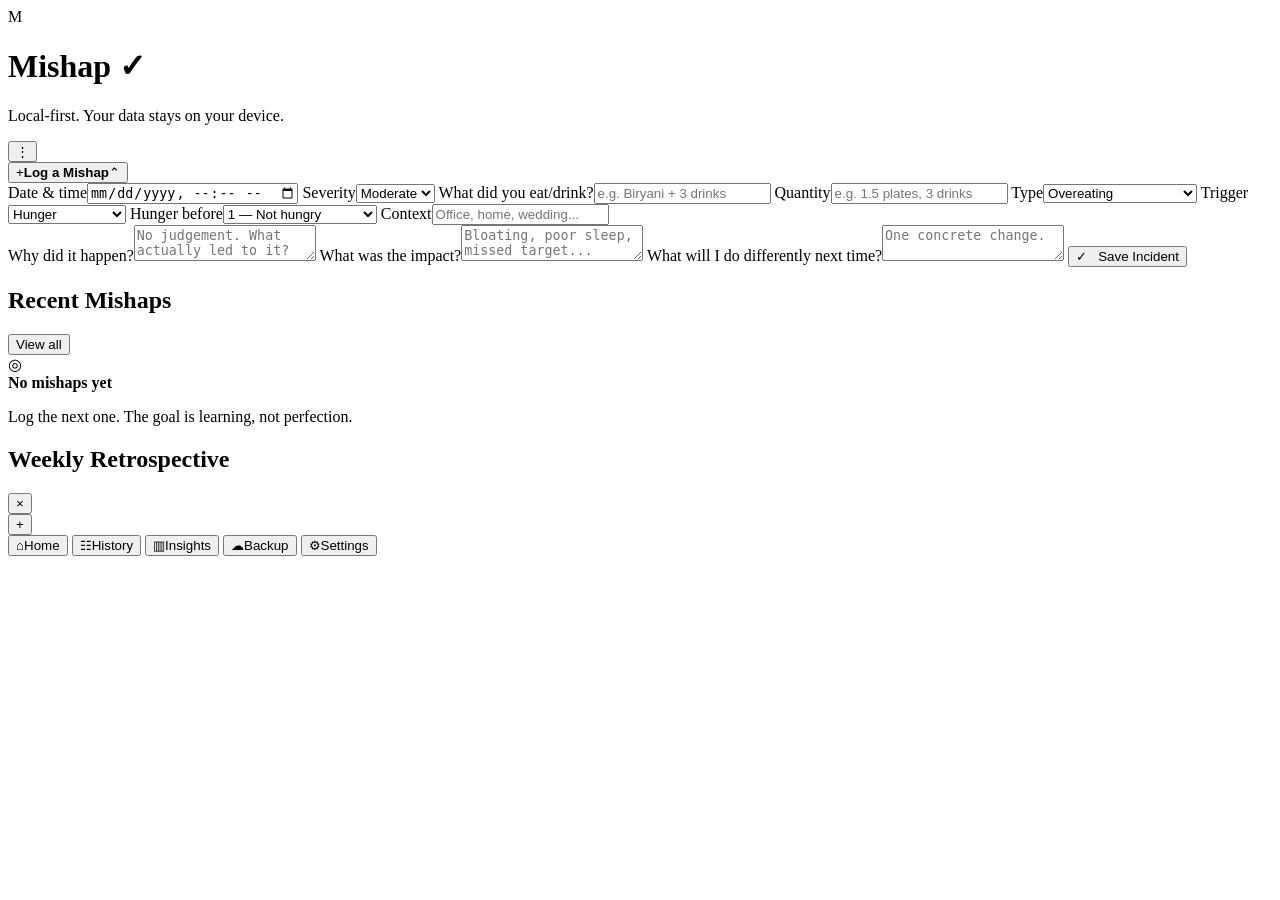
==== mishap/index.html @ 27fb7fb8 "Add Mishap PWA" ====
<!doctype html>
<html lang="en">
<head>
<meta charset="utf-8">
<meta name="viewport" content="width=device-width,initial-scale=1,viewport-fit=cover">
<meta name="theme-color" content="#ffffff">
<link rel="manifest" href="manifest.json">
<link rel="stylesheet" href="styles.css">
<title>Mishap</title>
</head>
<body>
<div class="app">
  <header class="header">
    <div class="brand">
      <div class="logo">M</div>
      <div><h1>Mishap <span class="shield">✓</span></h1><p>Local-first. Your data stays on your device.</p></div>
    </div>
    <button class="more" id="moreBtn">⋮</button>
  </header>
  <main>
    <section class="stats" id="stats"></section>
    <section class="log-card">
      <button class="log-title" id="toggleForm"><span class="plus">+</span><strong>Log a Mishap</strong><span class="chevron" id="formChevron">⌃</span></button>
      <form id="mishapForm">
        <div class="field-grid">
          <label class="field"><span>Date & time</span><input id="date" type="datetime-local" required></label>
          <label class="field"><span>Severity</span><select id="severity"><option>Minor</option><option selected>Moderate</option><option>Major</option></select></label>
          <label class="field"><span>What did you eat/drink?</span><input id="food" placeholder="e.g. Biryani + 3 drinks" required></label>
          <label class="field"><span>Quantity</span><input id="quantity" placeholder="e.g. 1.5 plates, 3 drinks"></label>
          <label class="field"><span>Type</span><select id="type"><option>Overeating</option><option>Alcohol</option><option>Junk food</option><option>Late-night eating</option><option>Snacking</option><option>Sugary drink</option><option>Skipped planned meal</option><option>Other</option></select></label>
          <label class="field"><span>Trigger</span><select id="trigger"><option>Hunger</option><option>Social event</option><option>Alcohol</option><option>Craving</option><option>Poor planning</option><option>Stress</option><option>Poor sleep</option><option>Food availability</option><option>Boredom</option><option>Other</option></select></label>
          <label class="field"><span>Hunger before</span><select id="hunger"><option>1 — Not hungry</option><option>2</option><option>3</option><option>4 — Hungry</option><option>5 — Extremely hungry</option></select></label>
          <label class="field"><span>Context</span><input id="context" placeholder="Office, home, wedding..."></label>
        </div>
        <label class="long-field"><span>Why did it happen?</span><textarea id="why" maxlength="300" placeholder="No judgement. What actually led to it?"></textarea></label>
        <label class="long-field"><span>What was the impact?</span><textarea id="impact" maxlength="300" placeholder="Bloating, poor sleep, missed target..."></textarea></label>
        <label class="long-field"><span>What will I do differently next time?</span><textarea id="next" maxlength="300" placeholder="One concrete change."></textarea></label>
        <button class="save" type="submit">✓ &nbsp; Save Incident</button>
      </form>
    </section>
    <section class="recent-head"><h2>Recent Mishaps</h2><button id="viewAll">View all</button></section>
    <section id="incidentList" class="incidents"></section>
    <section id="empty" class="empty hidden"><div>◎</div><strong>No mishaps yet</strong><p>Log the next one. The goal is learning, not perfection.</p></section>
    <section class="retro hidden" id="retro"><div class="retro-head"><h2>Weekly Retrospective</h2><button id="closeRetro">×</button></div><div id="retroContent"></div></section>
  </main>
  <button class="fab" id="fab">+</button>
  <nav class="nav">
    <button class="active" data-tab="home">⌂<span>Home</span></button>
    <button data-tab="history">☷<span>History</span></button>
    <button data-tab="insights">▥<span>Insights</span></button>
    <button data-tab="backup">☁<span>Backup</span></button>
    <button data-tab="settings">⚙<span>Settings</span></button>
  </nav>
</div>
<script src="app.js"></script>
</body>
</html>
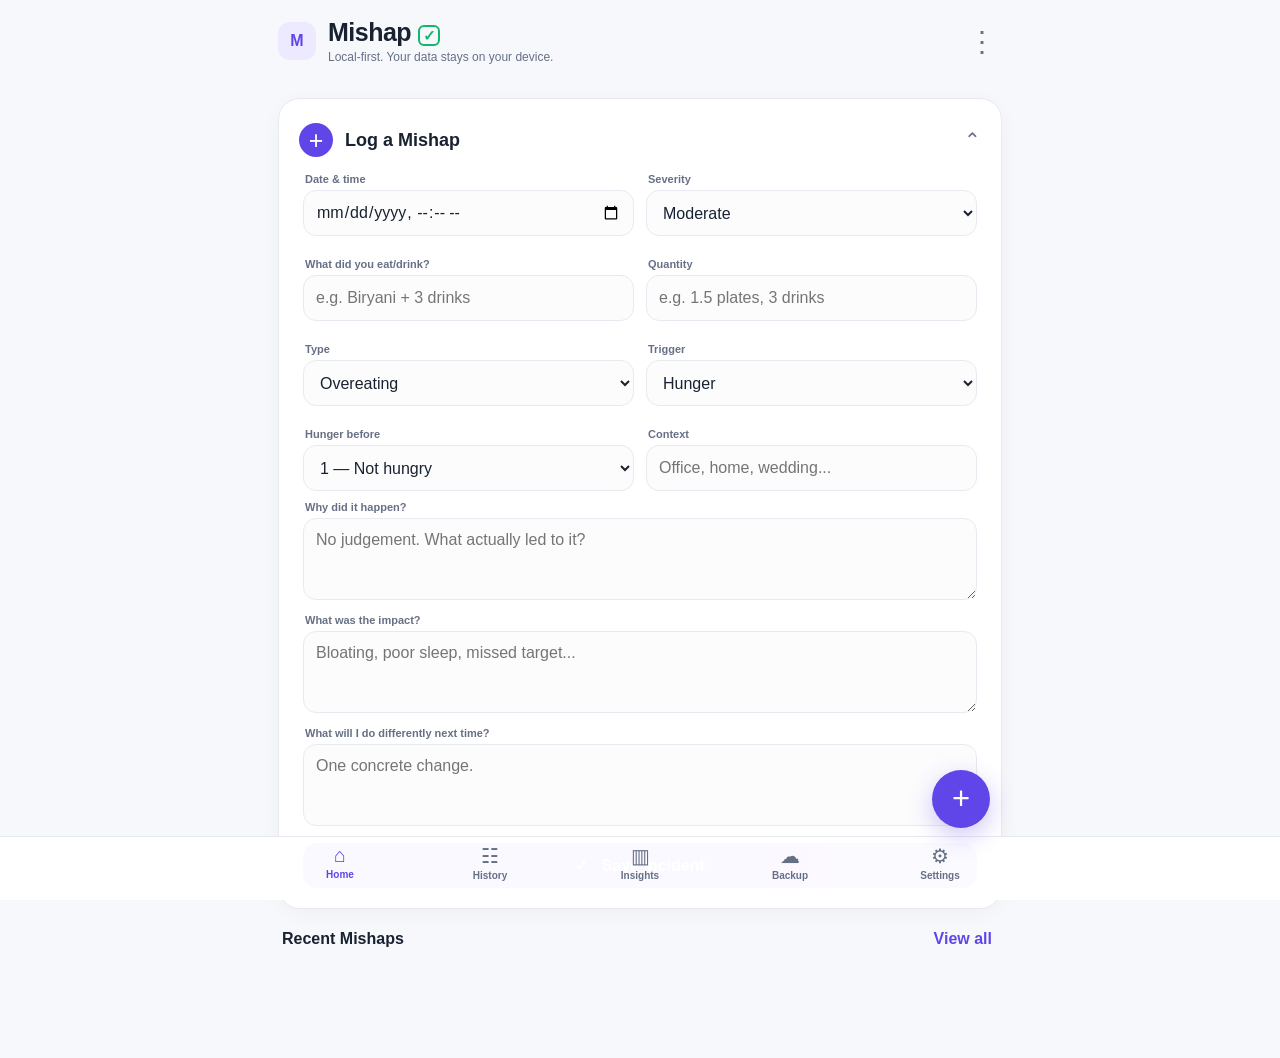
==== commit 366d8258: "Add working Mishap tabs" ====
--- a/mishap/index.html
+++ b/mishap/index.html
@@ -1,57 +1 @@
-<!doctype html>
-<html lang="en">
-<head>
-<meta charset="utf-8">
-<meta name="viewport" content="width=device-width,initial-scale=1,viewport-fit=cover">
-<meta name="theme-color" content="#ffffff">
-<link rel="manifest" href="manifest.json">
-<link rel="stylesheet" href="styles.css">
-<title>Mishap</title>
-</head>
-<body>
-<div class="app">
-  <header class="header">
-    <div class="brand">
-      <div class="logo">M</div>
-      <div><h1>Mishap <span class="shield">✓</span></h1><p>Local-first. Your data stays on your device.</p></div>
-    </div>
-    <button class="more" id="moreBtn">⋮</button>
-  </header>
-  <main>
-    <section class="stats" id="stats"></section>
-    <section class="log-card">
-      <button class="log-title" id="toggleForm"><span class="plus">+</span><strong>Log a Mishap</strong><span class="chevron" id="formChevron">⌃</span></button>
-      <form id="mishapForm">
-        <div class="field-grid">
-          <label class="field"><span>Date & time</span><input id="date" type="datetime-local" required></label>
-          <label class="field"><span>Severity</span><select id="severity"><option>Minor</option><option selected>Moderate</option><option>Major</option></select></label>
-          <label class="field"><span>What did you eat/drink?</span><input id="food" placeholder="e.g. Biryani + 3 drinks" required></label>
-          <label class="field"><span>Quantity</span><input id="quantity" placeholder="e.g. 1.5 plates, 3 drinks"></label>
-          <label class="field"><span>Type</span><select id="type"><option>Overeating</option><option>Alcohol</option><option>Junk food</option><option>Late-night eating</option><option>Snacking</option><option>Sugary drink</option><option>Skipped planned meal</option><option>Other</option></select></label>
-          <label class="field"><span>Trigger</span><select id="trigger"><option>Hunger</option><option>Social event</option><option>Alcohol</option><option>Craving</option><option>Poor planning</option><option>Stress</option><option>Poor sleep</option><option>Food availability</option><option>Boredom</option><option>Other</option></select></label>
-          <label class="field"><span>Hunger before</span><select id="hunger"><option>1 — Not hungry</option><option>2</option><option>3</option><option>4 — Hungry</option><option>5 — Extremely hungry</option></select></label>
-          <label class="field"><span>Context</span><input id="context" placeholder="Office, home, wedding..."></label>
-        </div>
-        <label class="long-field"><span>Why did it happen?</span><textarea id="why" maxlength="300" placeholder="No judgement. What actually led to it?"></textarea></label>
-        <label class="long-field"><span>What was the impact?</span><textarea id="impact" maxlength="300" placeholder="Bloating, poor sleep, missed target..."></textarea></label>
-        <label class="long-field"><span>What will I do differently next time?</span><textarea id="next" maxlength="300" placeholder="One concrete change."></textarea></label>
-        <button class="save" type="submit">✓ &nbsp; Save Incident</button>
-      </form>
-    </section>
-    <section class="recent-head"><h2>Recent Mishaps</h2><button id="viewAll">View all</button></section>
-    <section id="incidentList" class="incidents"></section>
-    <section id="empty" class="empty hidden"><div>◎</div><strong>No mishaps yet</strong><p>Log the next one. The goal is learning, not perfection.</p></section>
-    <section class="retro hidden" id="retro"><div class="retro-head"><h2>Weekly Retrospective</h2><button id="closeRetro">×</button></div><div id="retroContent"></div></section>
-  </main>
-  <button class="fab" id="fab">+</button>
-  <nav class="nav">
-    <button class="active" data-tab="home">⌂<span>Home</span></button>
-    <button data-tab="history">☷<span>History</span></button>
-    <button data-tab="insights">▥<span>Insights</span></button>
-    <button data-tab="backup">☁<span>Backup</span></button>
-    <button data-tab="settings">⚙<span>Settings</span></button>
-  </nav>
-</div>
-<script src="app.js"></script>
-</body>
-</html>+<!doctype html><html lang="en"><head><meta charset="utf-8"><meta name="viewport" content="width=device-width,initial-scale=1,viewport-fit=cover"><meta name="theme-color" content="#ffffff"><link rel="manifest" href="manifest.json"><link rel="stylesheet" href="styles.css"><title>Mishap</title></head><body><div class="app"><header class="header"><div class="brand"><div class="logo">M</div><div><h1>Mishap <span class="shield">✓</span></h1><p>Local-first. Your data stays on your device.</p></div></div><button class="more" id="moreBtn">⋮</button></header><main><section id="homePanel" class="tab-panel"><section class="stats" id="stats"></section><section class="log-card"><button class="log-title" id="toggleForm"><span class="plus">+</span><strong>Log a Mishap</strong><span class="chevron" id="formChevron">⌃</span></button><form id="mishapForm"><div class="field-grid"><label class="field"><span>Date & time</span><input id="date" type="datetime-local" required></label><label class="field"><span>Severity</span><select id="severity"><option>Minor</option><option selected>Moderate</option><option>Major</option></select></label><label class="field"><span>What did you eat/drink?</span><input id="food" placeholder="e.g. Biryani + 3 drinks" required></label><label class="field"><span>Quantity</span><input id="quantity" placeholder="e.g. 1.5 plates, 3 drinks"></label><label class="field"><span>Type</span><select id="type"><option>Overeating</option><option>Alcohol</option><option>Junk food</option><option>Late-night eating</option><option>Snacking</option><option>Sugary drink</option><option>Skipped planned meal</option><option>Other</option></select></label><label class="field"><span>Trigger</span><select id="trigger"><option>Hunger</option><option>Social event</option><option>Alcohol</option><option>Craving</option><option>Poor planning</option><option>Stress</option><option>Poor sleep</option><option>Food availability</option><option>Boredom</option><option>Other</option></select></label><label class="field"><span>Hunger before</span><select id="hunger"><option>1 — Not hungry</option><option>2</option><option>3</option><option>4 — Hungry</option><option>5 — Extremely hungry</option></select></label><label class="field"><span>Context</span><input id="context" placeholder="Office, home, wedding..."></label></div><label class="long-field"><span>Why did it happen?</span><textarea id="why" maxlength="300" placeholder="No judgement. What actually led to it?"></textarea></label><label class="long-field"><span>What was the impact?</span><textarea id="impact" maxlength="300" placeholder="Bloating, poor sleep, missed target..."></textarea></label><label class="long-field"><span>What will I do differently next time?</span><textarea id="next" maxlength="300" placeholder="One concrete change."></textarea></label><button class="save" type="submit">✓ &nbsp; Save Incident</button></form></section><section class="recent-head"><h2>Recent Mishaps</h2><button id="viewAll">View all</button></section><section id="incidentList" class="incidents"></section><section id="empty" class="empty hidden"><div>◎</div><strong>No mishaps yet</strong><p>Log the next one. The goal is learning, not perfection.</p></section></section><section id="historyPanel" class="tab-panel hidden"><div class="page-title"><h2>History</h2><p>Every logged mishap, newest first.</p></div><section id="historyList" class="incidents"></section></section><section id="insightsPanel" class="tab-panel hidden"><div class="page-title"><h2>Insights</h2><p>Your weekly retrospective.</p></div><section class="retro"><div id="insightsContent"></div></section></section><section id="backupPanel" class="tab-panel hidden"><div class="page-title"><h2>Backup</h2><p>Keep a copy without sending your data anywhere.</p></div><div id="backupContent"></div></section><section id="settingsPanel" class="tab-panel hidden"><div class="page-title"><h2>Settings</h2><p>Privacy and app controls.</p></div><div id="settingsContent"></div></section></main><button class="fab" id="fab">+</button><nav class="nav"><button class="active" data-tab="home">⌂<span>Home</span></button><button data-tab="history">☷<span>History</span></button><button data-tab="insights">▥<span>Insights</span></button><button data-tab="backup">☁<span>Backup</span></button><button data-tab="settings">⚙<span>Settings</span></button></nav></div><script src="app.js"></script></body></html>
--- a/mishap/styles.css
+++ b/mishap/styles.css
@@ -0,0 +1 @@
+:root{--bg:#f7f8fc;--card:#fff;--text:#182230;--muted:#667085;--border:#e7eaf0;--purple:#6046e8;--purple2:#7a5af8;--green:#12b76a;--orange:#f79009;--red:#f04438}*{box-sizing:border-box}html,body{margin:0;padding:0;background:var(--bg);color:var(--text);font-family:Inter,-apple-system,BlinkMacSystemFont,"Segoe UI",Roboto,sans-serif}body{min-height:100vh}button,input,select,textarea{font:inherit}button{cursor:pointer}.app{max-width:760px;margin:auto;min-height:100vh;padding:18px 18px 100px}.header{display:flex;justify-content:space-between;align-items:center;margin-bottom:20px}.brand{display:flex;gap:12px;align-items:center}.logo{width:38px;height:38px;border-radius:12px;background:#ede9fe;color:var(--purple);display:grid;place-items:center;font-weight:900}h1{font-size:25px;margin:0;letter-spacing:-.5px}h1 .shield{font-size:15px;color:var(--green);border:2px solid var(--green);border-radius:6px;padding:0 3px}.header p{margin:3px 0 0;color:var(--muted);font-size:12px}.more{border:0;background:none;font-size:28px;color:var(--muted)}.stats{display:grid;grid-template-columns:repeat(4,1fr);gap:10px;margin-bottom:14px}.stat{background:var(--card);border:1px solid var(--border);border-radius:18px;padding:14px 10px;text-align:center;min-height:112px;display:flex;flex-direction:column;justify-content:center}.stat-icon{font-size:20px;margin-bottom:7px}.stat-label{font-size:12px;color:var(--muted)}.stat-value{font-size:21px;font-weight:800;margin:4px 0}.stat-sub{font-size:11px;color:var(--muted)}.log-card,.retro{background:var(--card);border:1px solid var(--border);border-radius:22px;padding:12px;margin-bottom:20px;box-shadow:0 5px 22px rgba(16,24,40,.035)}.log-title{width:100%;display:flex;align-items:center;gap:12px;border:0;background:none;text-align:left;padding:8px 4px;font-size:18px;color:var(--text)}.plus{width:34px;height:34px;border-radius:50%;background:var(--purple);color:white;display:grid;place-items:center;font-size:25px}.chevron{margin-left:auto;color:var(--muted);font-size:20px}form{padding:8px 8px 4px}.field-grid{display:grid;grid-template-columns:1fr 1fr;gap:10px}.field,.long-field{display:block;margin-bottom:10px}.field span,.long-field span{display:block;font-size:11px;color:var(--muted);font-weight:700;margin:0 0 5px 2px}input,select,textarea{width:100%;border:1px solid var(--border);background:#fcfcfd;border-radius:13px;color:var(--text);padding:12px;outline:none}input,select{height:46px}textarea{min-height:82px;resize:vertical}input:focus,select:focus,textarea:focus{border-color:#b7a9ff;box-shadow:0 0 0 3px #f0edff}.save{width:100%;border:0;border-radius:14px;background:linear-gradient(90deg,var(--purple),var(--purple2));color:white;font-weight:800;padding:13px;margin-top:3px}.recent-head{display:flex;justify-content:space-between;align-items:center;margin:14px 4px 9px}.recent-head h2,.retro h2{font-size:16px;margin:0}.recent-head button{border:0;background:none;color:var(--purple);font-weight:700}.incidents{display:grid;gap:8px}.incident{background:var(--card);border:1px solid var(--border);border-radius:16px;padding:11px;display:flex;align-items:center;gap:11px}.inc-date{width:48px;min-width:48px;height:52px;border-radius:12px;background:#f4f1ff;display:flex;flex-direction:column;justify-content:center;align-items:center}.inc-date strong{font-size:17px}.inc-date span{font-size:9px;color:var(--muted);font-weight:800}.inc-main{min-width:0;flex:1}.food{font-weight:750;font-size:14px;white-space:nowrap;overflow:hidden;text-overflow:ellipsis}.meta{display:flex;gap:6px;align-items:center;flex-wrap:wrap;margin-top:5px}.tag{font-size:10px;background:#fce7f3;color:#c11574;border-radius:99px;padding:4px 7px}.sev{font-size:10px;font-weight:800}.sev.Minor{color:var(--green)}.sev.Moderate{color:var(--orange)}.sev.Major{color:var(--red)}.arrow{color:#98a2b3;font-size:22px}.delete{border:0;background:none;color:var(--red);font-size:11px}.empty{text-align:center;padding:40px;color:var(--muted)}.empty div{font-size:36px}.empty strong{display:block;color:var(--text);margin-top:5px}.empty p{font-size:13px}.retro-head{display:flex;justify-content:space-between;margin-bottom:12px}.retro-head button{border:0;background:none;font-size:24px;color:var(--muted)}.retro-grid{display:grid;grid-template-columns:1fr 1fr;gap:9px}.retro-box{border:1px solid var(--border);border-radius:14px;padding:12px}.retro-box small{color:var(--muted)}.retro-box strong{display:block;font-size:19px;margin-top:5px}.insight{margin-top:10px;background:#f8f7ff;border:1px solid #e9e5ff;border-radius:14px;padding:12px;font-size:13px}.insight strong{font-size:12px}.insight p{margin:5px 0 0;color:#475467}.fab{position:fixed;right:max(20px,calc(50% - 350px));bottom:72px;width:58px;height:58px;border:0;border-radius:50%;background:var(--purple);color:#fff;font-size:31px;box-shadow:0 8px 24px rgba(96,70,232,.3);z-index:5}.nav{position:fixed;bottom:0;left:0;right:0;height:64px;background:rgba(255,255,255,.97);border-top:1px solid var(--border);display:flex;justify-content:center;z-index:4}.nav button{width:min(20%,150px);border:0;background:none;color:#667085;font-size:20px;padding:7px 0 3px;display:flex;flex-direction:column;align-items:center;gap:2px}.nav button span{font-size:10px;font-weight:650}.nav button.active{color:var(--purple)}.hidden{display:none!important}@media(max-width:560px){.stats{grid-template-columns:1fr 1fr}.stat{min-height:100px}.field-grid{grid-template-columns:1fr}.app{padding-left:12px;padding-right:12px}.fab{right:18px}}@media(min-width:561px){.log-card{padding:16px}.field-grid{gap:12px}}
